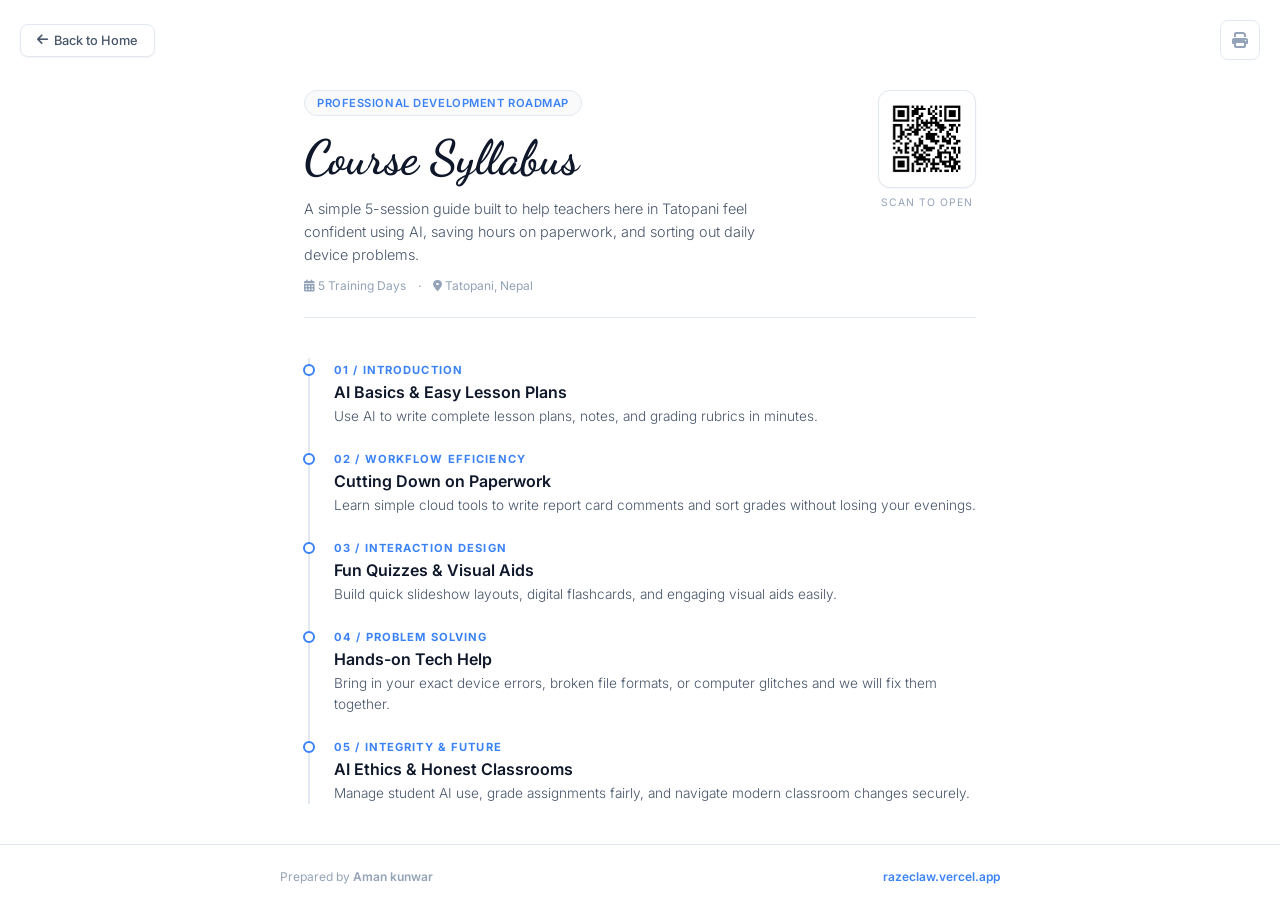
==== syllabus/index.html @ bcb9775e "Add files via upload" ====
<!DOCTYPE html>
<html lang="en" class="dark">
<head>
    <meta charset="UTF-8">
    <meta name="viewport" content="width=device-width, initial-scale=1.0">
    <title>Course Syllabus &mdash; AI and Digital Skills for Teachers</title>
    <link rel="stylesheet" href="style.css">
    <link rel="stylesheet" href="https://cdnjs.cloudflare.com/ajax/libs/font-awesome/6.4.0/css/all.min.css">
</head>
<body>
    <div class="nav-controls no-print">
        <a href="../" class="back-link">
            <i class="fa-solid fa-arrow-left"></i> Back to Home
        </a>
        <button onclick="window.print()" class="print-btn" aria-label="Print Roadmap">
            <i class="fa-solid fa-print"></i>
        </button>
    </div>

    <div class="page-container">
        <div class="syllabus-header">
            <div class="header-info">
                <span class="roadmap-badge">Professional Development Roadmap</span>
                <h1 class="cursive-title">Course Syllabus</h1>
                <p class="header-desc">A simple 5-session guide built to help teachers here in Tatopani feel confident using AI, saving hours on paperwork, and sorting out daily device problems.</p>
                <div class="meta-bar">
                    <span><i class="fa-solid fa-calendar-days"></i> 5 Training Days</span>
                    <span>&middot;</span>
                    <span><i class="fa-solid fa-location-dot"></i> Tatopani, Nepal</span>
                </div>
            </div>
            <div class="qr-section">
                <div class="qr-box">
                    <img src="../assets/qr-code.png" alt="QR Code">
                </div>
                <span>Scan to Open</span>
            </div>
        </div>

        <div class="timeline">
            <div class="timeline-node">
                <div class="timeline-bullet"></div>
                <span class="session-tag">01 / Introduction</span>
                <h3 class="timeline-heading">AI Basics &amp; Easy Lesson Plans</h3>
                <p class="timeline-summary">Use AI to write complete lesson plans, notes, and grading rubrics in minutes.</p>
            </div>
            <div class="timeline-node">
                <div class="timeline-bullet"></div>
                <span class="session-tag">02 / Workflow Efficiency</span>
                <h3 class="timeline-heading">Cutting Down on Paperwork</h3>
                <p class="timeline-summary">Learn simple cloud tools to write report card comments and sort grades without losing your evenings.</p>
            </div>
            <div class="timeline-node">
                <div class="timeline-bullet"></div>
                <span class="session-tag">03 / Interaction Design</span>
                <h3 class="timeline-heading">Fun Quizzes &amp; Visual Aids</h3>
                <p class="timeline-summary">Build quick slideshow layouts, digital flashcards, and engaging visual aids easily.</p>
            </div>
            <div class="timeline-node">
                <div class="timeline-bullet"></div>
                <span class="session-tag">04 / Problem Solving</span>
                <h3 class="timeline-heading">Hands-on Tech Help</h3>
                <p class="timeline-summary">Bring in your exact device errors, broken file formats, or computer glitches and we will fix them together.</p>
            </div>
            <div class="timeline-node">
                <div class="timeline-bullet"></div>
                <span class="session-tag">05 / Integrity &amp; Future</span>
                <h3 class="timeline-heading">AI Ethics &amp; Honest Classrooms</h3>
                <p class="timeline-summary">Manage student AI use, grade assignments fairly, and navigate modern classroom changes securely.</p>
            </div>
        </div>
    </div>

    <footer>
        <div class="footer-content">
            <div>Prepared by <span style="font-weight: 600;">Aman kunwar</span></div>
            <div><a href="https://razeclaw.vercel.app" target="_blank">razeclaw.vercel.app</a></div>
        </div>
    </footer>

    <script>
        if (localStorage.getItem('color-theme') === 'light' || (!('color-theme' in localStorage) && !window.matchMedia('(prefers-color-scheme: dark)').matches)) {
            document.documentElement.classList.remove('dark');
        } else {
            document.documentElement.classList.add('dark');
        }
    </script>

</body>
</html>
---- syllabus/style.css ----
@import url('https://fonts.googleapis.com/css2?family=Dancing+Script:wght@600;700&family=Inter:wght@300;400;500;600;700&display=swap');

:root {
    --bg-primary: #ffffff;
    --bg-secondary: #fafafa;
    --bg-card: #ffffff;
    --text-primary: #0f172a;
    --text-secondary: #475569;
    --text-muted: #94a3b8;
    --border: #e2e8f0;
    --accent: #3b82f6;
    --accent-light: #eff6ff;
    --accent-dark: #2563eb;
    --shadow-sm: 0 1px 2px rgba(0, 0, 0, 0.05);
    --shadow-md: 0 4px 12px rgba(0, 0, 0, 0.08);
    --radius: 12px;
    --radius-sm: 8px;
    --radius-full: 9999px;
}

html.dark {
    --bg-primary: #0f172a;
    --bg-secondary: #1e293b;
    --bg-card: #1e293b;
    --text-primary: #f1f5f9;
    --text-secondary: #94a3b8;
    --text-muted: #64748b;
    --border: #334155;
    --accent: #60a5fa;
    --accent-light: #1e3a5f;
    --accent-dark: #93bbfd;
    --shadow-sm: 0 1px 2px rgba(0, 0, 0, 0.2);
    --shadow-md: 0 4px 12px rgba(0, 0, 0, 0.3);
}

* {
    margin: 0;
    padding: 0;
    box-sizing: border-box;
}

body {
    background-color: var(--bg-primary);
    color: var(--text-primary);
    font-family: 'Inter', -apple-system, BlinkMacSystemFont, sans-serif;
    min-height: 100vh;
    display: flex;
    flex-direction: column;
    -webkit-font-smoothing: antialiased;
    transition: background-color 0.3s ease, color 0.3s ease;
}

.cursive-title {
    font-family: 'Dancing Script', cursive;
    font-weight: 700;
    line-height: 1.1;
    font-size: clamp(2rem, 5vw, 3rem);
}

.nav-controls {
    position: fixed;
    top: 20px;
    left: 20px;
    right: 20px;
    display: flex;
    justify-content: space-between;
    align-items: center;
    z-index: 100;
}

.back-link {
    display: inline-flex;
    align-items: center;
    gap: 6px;
    padding: 8px 16px;
    border-radius: var(--radius-sm);
    border: 1px solid var(--border);
    background: var(--bg-card);
    color: var(--text-secondary);
    font-size: 0.8rem;
    font-weight: 500;
    text-decoration: none;
    box-shadow: var(--shadow-sm);
    transition: all 0.25s ease;
}

.back-link:hover {
    border-color: var(--accent);
    color: var(--accent);
    box-shadow: var(--shadow-md);
}

.print-btn {
    width: 40px;
    height: 40px;
    border-radius: var(--radius-sm);
    border: 1px solid var(--border);
    background: var(--bg-card);
    color: var(--text-muted);
    display: flex;
    align-items: center;
    justify-content: center;
    cursor: pointer;
    font-size: 1rem;
    transition: all 0.25s ease;
}

.print-btn:hover {
    border-color: var(--accent);
    color: var(--accent);
}

.page-container {
    flex-grow: 1;
    max-width: 720px;
    width: 100%;
    margin: 0 auto;
    padding: 90px 24px 40px;
}

.syllabus-header {
    display: flex;
    flex-direction: column;
    align-items: center;
    gap: 20px;
    border-bottom: 1px solid var(--border);
    padding-bottom: 24px;
    margin-bottom: 40px;
}

@media (min-width: 640px) {
    .syllabus-header {
        flex-direction: row;
        align-items: flex-start;
        text-align: left;
        gap: 32px;
    }
}

.header-info {
    flex-grow: 1;
}

.roadmap-badge {
    display: inline-flex;
    align-items: center;
    gap: 6px;
    padding: 5px 12px;
    border-radius: var(--radius-full);
    border: 1px solid var(--border);
    background: var(--bg-secondary);
    font-size: 0.7rem;
    font-family: 'Inter', monospace;
    font-weight: 600;
    letter-spacing: 0.05em;
    text-transform: uppercase;
    color: var(--accent);
    margin-bottom: 16px;
}

.header-desc {
    color: var(--text-secondary);
    font-size: 0.9rem;
    font-weight: 300;
    line-height: 1.6;
    max-width: 460px;
    margin-top: 12px;
}

.meta-bar {
    display: flex;
    gap: 12px;
    font-size: 0.75rem;
    color: var(--text-muted);
    font-family: 'Inter', monospace;
    margin-top: 12px;
}

.qr-section {
    display: flex;
    flex-direction: column;
    align-items: center;
    gap: 8px;
    flex-shrink: 0;
}

.qr-box {
    padding: 8px;
    background: #ffffff;
    border: 1px solid var(--border);
    border-radius: var(--radius);
    box-shadow: var(--shadow-sm);
}

.qr-box img {
    width: 80px;
    height: 80px;
    object-fit: contain;
    display: block;
}

.qr-section span {
    font-size: 0.65rem;
    letter-spacing: 0.1em;
    text-transform: uppercase;
    color: var(--text-muted);
    font-family: 'Inter', monospace;
}

.timeline {
    border-left: 2px solid var(--border);
    margin-left: 4px;
    padding-left: 24px;
    display: flex;
    flex-direction: column;
    gap: 20px;
}

.timeline-node {
    position: relative;
}

.timeline-bullet {
    position: absolute;
    left: calc(-24px - 6px - 1px);
    top: 6px;
    width: 12px;
    height: 12px;
    background-color: var(--bg-primary);
    border: 2px solid var(--accent);
    border-radius: 50%;
}

.session-tag {
    font-size: 0.7rem;
    font-weight: 700;
    letter-spacing: 0.1em;
    text-transform: uppercase;
    color: var(--accent);
    font-family: 'Inter', monospace;
}

.timeline-heading {
    font-size: 1rem;
    font-weight: 600;
    color: var(--text-primary);
    margin-top: 4px;
}

.timeline-summary {
    font-size: 0.85rem;
    color: var(--text-secondary);
    line-height: 1.55;
    margin-top: 4px;
    font-weight: 300;
}

footer {
    margin-top: auto;
    padding: 24px;
    border-top: 1px solid var(--border);
    font-size: 0.75rem;
    color: var(--text-muted);
    font-family: 'Inter', monospace;
}

.footer-content {
    max-width: 720px;
    margin: 0 auto;
    display: flex;
    flex-direction: column;
    justify-content: space-between;
    align-items: center;
    gap: 8px;
}

@media (min-width: 640px) {
    .footer-content {
        flex-direction: row;
    }
}

footer a {
    color: var(--accent);
    text-decoration: none;
    font-weight: 600;
}

@media print {
    .no-print { display: none !important; }
    body { background: #ffffff !important; color: #000000 !important; }
    html.dark { --text-primary: #000000; --text-secondary: #444444; --border: #d4d4d4; }
    .page-container { padding-top: 1rem !important; }
    .syllabus-header { margin-bottom: 24px !important; padding-bottom: 16px !important; }
    .timeline { gap: 16px !important; }
    .qr-box { border-color: #a3a3a3 !important; }
}
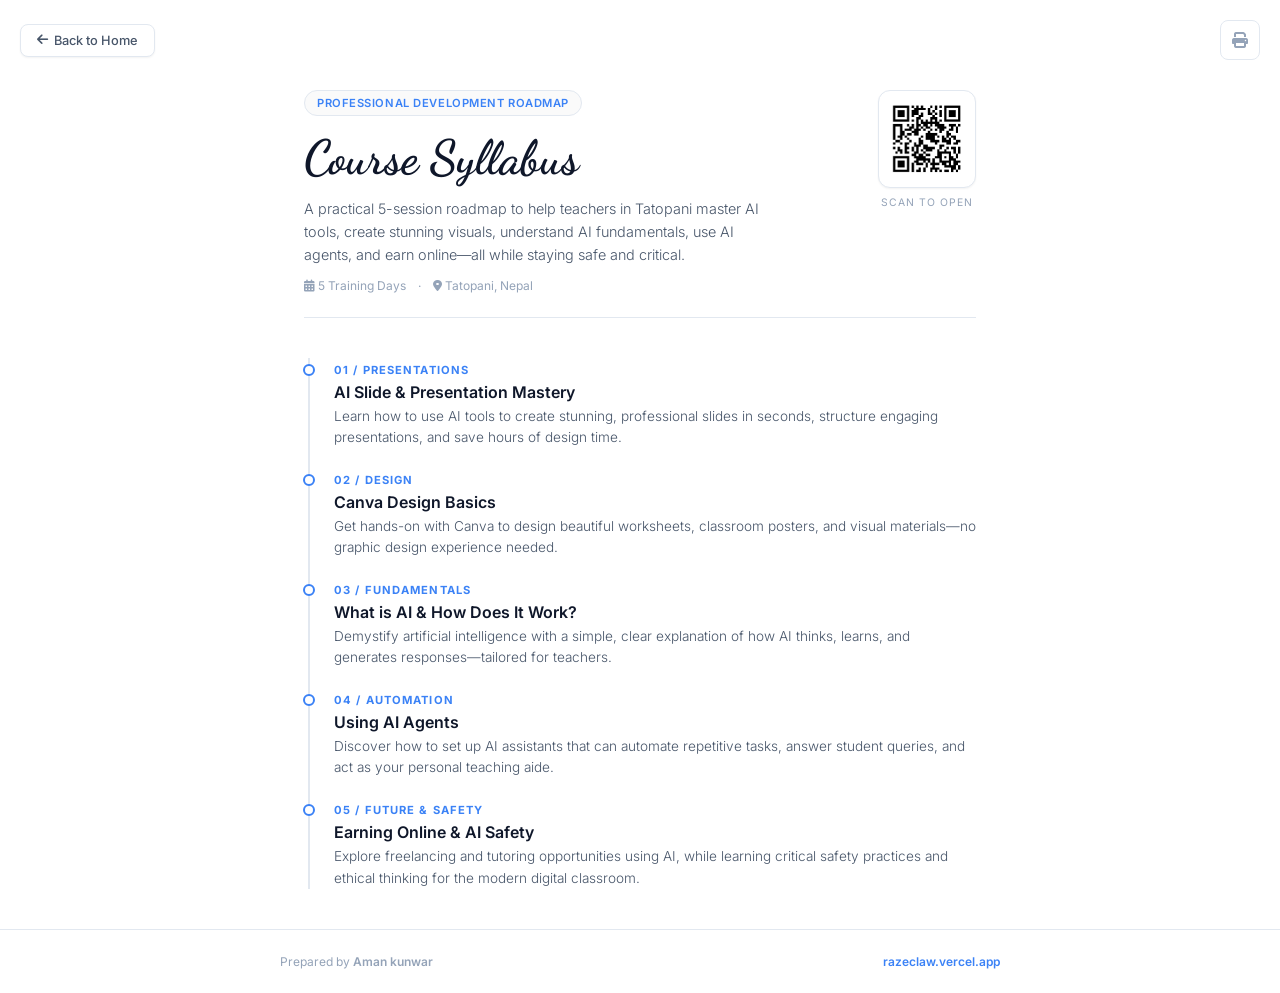
==== commit dbed4074: "Update index.html" ====
--- a/syllabus/index.html
+++ b/syllabus/index.html
@@ -22,7 +22,7 @@
             <div class="header-info">
                 <span class="roadmap-badge">Professional Development Roadmap</span>
                 <h1 class="cursive-title">Course Syllabus</h1>
-                <p class="header-desc">A simple 5-session guide built to help teachers here in Tatopani feel confident using AI, saving hours on paperwork, and sorting out daily device problems.</p>
+                <p class="header-desc">A practical 5-session roadmap to help teachers in Tatopani master AI tools, create stunning visuals, understand AI fundamentals, use AI agents, and earn online—all while staying safe and critical.</p>
                 <div class="meta-bar">
                     <span><i class="fa-solid fa-calendar-days"></i> 5 Training Days</span>
                     <span>&middot;</span>
@@ -40,33 +40,33 @@
         <div class="timeline">
             <div class="timeline-node">
                 <div class="timeline-bullet"></div>
-                <span class="session-tag">01 / Introduction</span>
-                <h3 class="timeline-heading">AI Basics &amp; Easy Lesson Plans</h3>
-                <p class="timeline-summary">Use AI to write complete lesson plans, notes, and grading rubrics in minutes.</p>
+                <span class="session-tag">01 / Presentations</span>
+                <h3 class="timeline-heading">AI Slide &amp; Presentation Mastery</h3>
+                <p class="timeline-summary">Learn how to use AI tools to create stunning, professional slides in seconds, structure engaging presentations, and save hours of design time.</p>
             </div>
             <div class="timeline-node">
                 <div class="timeline-bullet"></div>
-                <span class="session-tag">02 / Workflow Efficiency</span>
-                <h3 class="timeline-heading">Cutting Down on Paperwork</h3>
-                <p class="timeline-summary">Learn simple cloud tools to write report card comments and sort grades without losing your evenings.</p>
+                <span class="session-tag">02 / Design</span>
+                <h3 class="timeline-heading">Canva Design Basics</h3>
+                <p class="timeline-summary">Get hands-on with Canva to design beautiful worksheets, classroom posters, and visual materials—no graphic design experience needed.</p>
             </div>
             <div class="timeline-node">
                 <div class="timeline-bullet"></div>
-                <span class="session-tag">03 / Interaction Design</span>
-                <h3 class="timeline-heading">Fun Quizzes &amp; Visual Aids</h3>
-                <p class="timeline-summary">Build quick slideshow layouts, digital flashcards, and engaging visual aids easily.</p>
+                <span class="session-tag">03 / Fundamentals</span>
+                <h3 class="timeline-heading">What is AI &amp; How Does It Work?</h3>
+                <p class="timeline-summary">Demystify artificial intelligence with a simple, clear explanation of how AI thinks, learns, and generates responses—tailored for teachers.</p>
             </div>
             <div class="timeline-node">
                 <div class="timeline-bullet"></div>
-                <span class="session-tag">04 / Problem Solving</span>
-                <h3 class="timeline-heading">Hands-on Tech Help</h3>
-                <p class="timeline-summary">Bring in your exact device errors, broken file formats, or computer glitches and we will fix them together.</p>
+                <span class="session-tag">04 / Automation</span>
+                <h3 class="timeline-heading">Using AI Agents</h3>
+                <p class="timeline-summary">Discover how to set up AI assistants that can automate repetitive tasks, answer student queries, and act as your personal teaching aide.</p>
             </div>
             <div class="timeline-node">
                 <div class="timeline-bullet"></div>
-                <span class="session-tag">05 / Integrity &amp; Future</span>
-                <h3 class="timeline-heading">AI Ethics &amp; Honest Classrooms</h3>
-                <p class="timeline-summary">Manage student AI use, grade assignments fairly, and navigate modern classroom changes securely.</p>
+                <span class="session-tag">05 / Future &amp; Safety</span>
+                <h3 class="timeline-heading">Earning Online &amp; AI Safety</h3>
+                <p class="timeline-summary">Explore freelancing and tutoring opportunities using AI, while learning critical safety practices and ethical thinking for the modern digital classroom.</p>
             </div>
         </div>
     </div>
